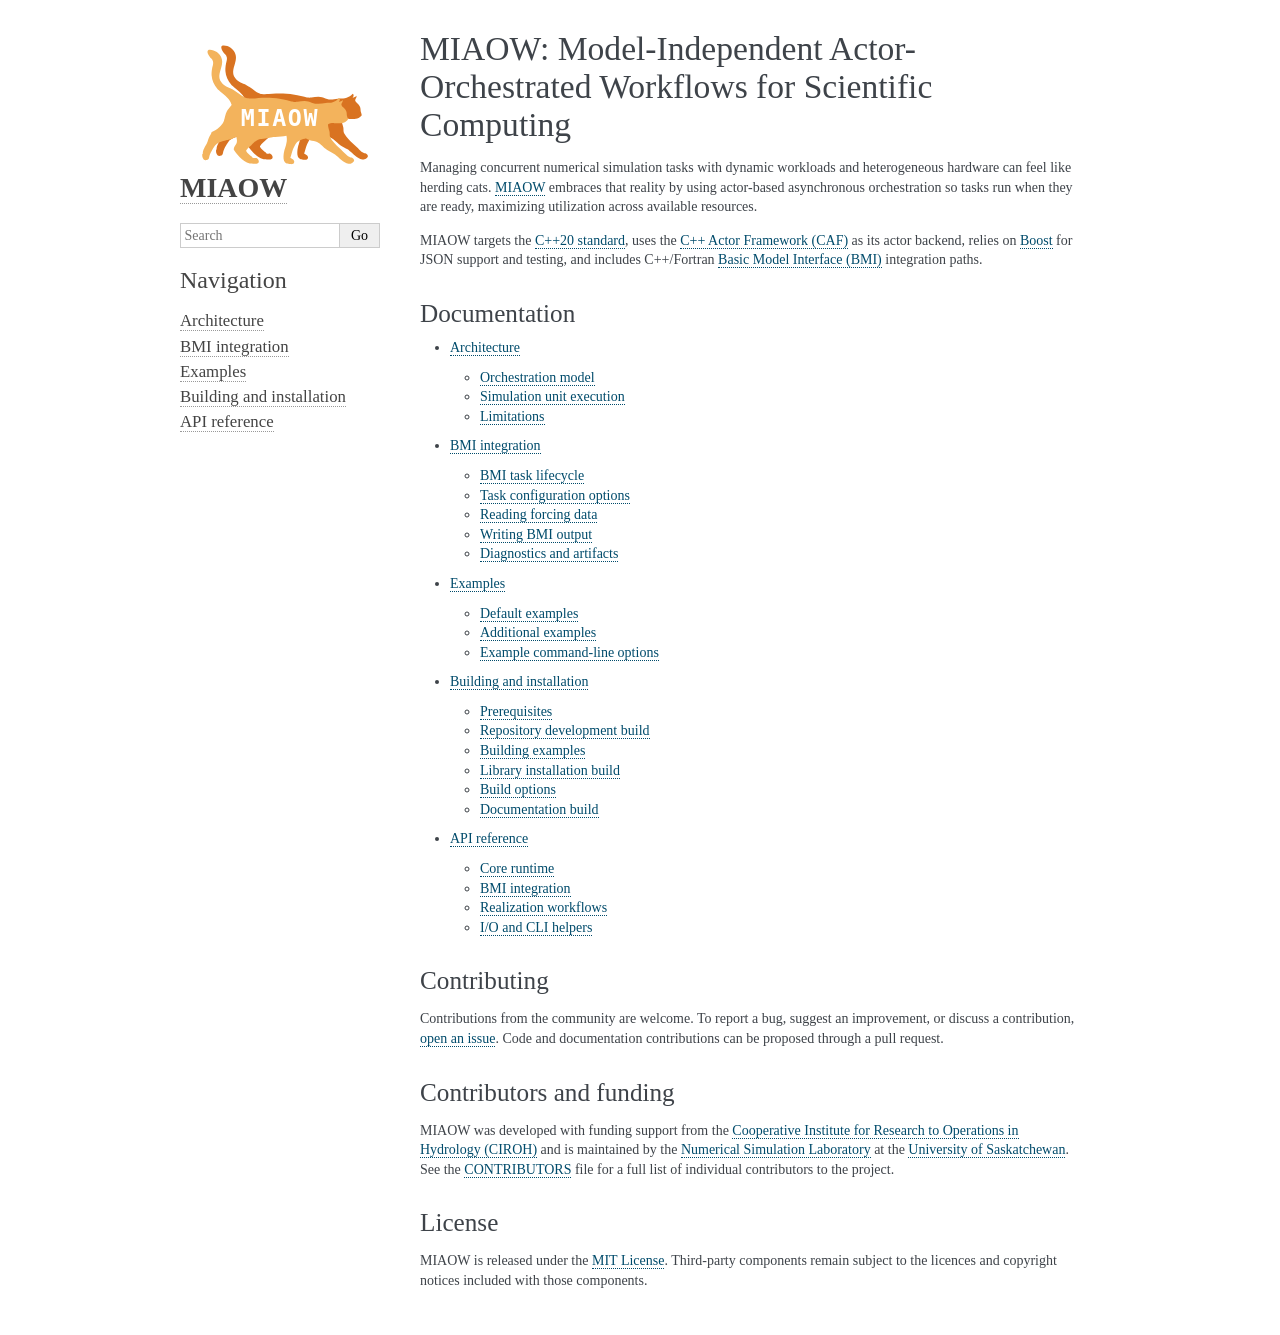
==== index.html @ 482fa53f "deploy MIAOW documentation" ====
<!DOCTYPE html>

<html lang="en" data-content_root="./">
  <head>
    <meta charset="utf-8" />
    <meta name="viewport" content="width=device-width, initial-scale=1.0" /><meta name="viewport" content="width=device-width, initial-scale=1" />

    <title>MIAOW: Model-Independent Actor-Orchestrated Workflows for Scientific Computing &#8212; MIAOW documentation</title>
    <link rel="stylesheet" type="text/css" href="_static/pygments.css?v=5ecbeea2" />
    <link rel="stylesheet" type="text/css" href="_static/basic.css?v=b08954a9" />
    <link rel="stylesheet" type="text/css" href="_static/alabaster.css?v=5611fc0a" />
    <script src="_static/documentation_options.js?v=7f41d439"></script>
    <script src="_static/doctools.js?v=fd6eb6e6"></script>
    <script src="_static/sphinx_highlight.js?v=6ffebe34"></script>
    <link rel="canonical" href="https://tjbmontoya.com/miaow-framework/index.html" />
    <link rel="index" title="Index" href="genindex.html" />
    <link rel="search" title="Search" href="search.html" />
    <link rel="next" title="Architecture" href="architecture.html" />
   
  <link rel="stylesheet" href="_static/custom.css" type="text/css" />
  

  
  

  </head><body>
  

    <div class="document">
      <div class="documentwrapper">
        <div class="bodywrapper">
          

          <div class="body" role="main">
            
  <section id="miaow-model-independent-actor-orchestrated-workflows-for-scientific-computing">
<h1>MIAOW: Model-Independent Actor-Orchestrated Workflows for Scientific Computing<a class="headerlink" href="#miaow-model-independent-actor-orchestrated-workflows-for-scientific-computing" title="Link to this heading">¶</a></h1>
<p>Managing concurrent numerical simulation tasks with dynamic workloads and heterogeneous hardware can feel like herding cats. <a class="reference external" href="https://github.com/uofs-simlab/miaow-framework">MIAOW</a> embraces that reality by using actor-based asynchronous orchestration so tasks run when they are ready, maximizing utilization across available resources.</p>
<p>MIAOW targets the <a class="reference external" href="https://en.cppreference.com/w/cpp/20.html">C++20 standard</a>, uses the <a class="reference external" href="https://www.actor-framework.org/">C++ Actor Framework (CAF)</a> as its actor backend, relies on <a class="reference external" href="https://www.boost.org/">Boost</a> for JSON support and testing, and includes C++/Fortran <a class="reference external" href="https://bmi.csdms.io/en/stable/">Basic Model Interface (BMI)</a> integration paths.</p>
<section id="documentation">
<h2>Documentation<a class="headerlink" href="#documentation" title="Link to this heading">¶</a></h2>
<div class="toctree-wrapper compound">
<ul>
<li class="toctree-l1"><a class="reference internal" href="architecture.html">Architecture</a><ul>
<li class="toctree-l2"><a class="reference internal" href="architecture.html#orchestration-model">Orchestration model</a></li>
<li class="toctree-l2"><a class="reference internal" href="architecture.html#simulation-unit-execution">Simulation unit execution</a></li>
<li class="toctree-l2"><a class="reference internal" href="architecture.html#limitations">Limitations</a></li>
</ul>
</li>
<li class="toctree-l1"><a class="reference internal" href="bmi.html">BMI integration</a><ul>
<li class="toctree-l2"><a class="reference internal" href="bmi.html#bmi-task-lifecycle">BMI task lifecycle</a></li>
<li class="toctree-l2"><a class="reference internal" href="bmi.html#task-configuration-options">Task configuration options</a></li>
<li class="toctree-l2"><a class="reference internal" href="bmi.html#reading-forcing-data">Reading forcing data</a></li>
<li class="toctree-l2"><a class="reference internal" href="bmi.html#writing-bmi-output">Writing BMI output</a></li>
<li class="toctree-l2"><a class="reference internal" href="bmi.html#diagnostics-and-artifacts">Diagnostics and artifacts</a></li>
</ul>
</li>
<li class="toctree-l1"><a class="reference internal" href="examples.html">Examples</a><ul>
<li class="toctree-l2"><a class="reference internal" href="examples.html#default-examples">Default examples</a></li>
<li class="toctree-l2"><a class="reference internal" href="examples.html#additional-examples">Additional examples</a></li>
<li class="toctree-l2"><a class="reference internal" href="examples.html#example-command-line-options">Example command-line options</a></li>
</ul>
</li>
<li class="toctree-l1"><a class="reference internal" href="building.html">Building and installation</a><ul>
<li class="toctree-l2"><a class="reference internal" href="building.html#prerequisites">Prerequisites</a></li>
<li class="toctree-l2"><a class="reference internal" href="building.html#repository-development-build">Repository development build</a></li>
<li class="toctree-l2"><a class="reference internal" href="building.html#building-examples">Building examples</a></li>
<li class="toctree-l2"><a class="reference internal" href="building.html#library-installation-build">Library installation build</a></li>
<li class="toctree-l2"><a class="reference internal" href="building.html#build-options">Build options</a></li>
<li class="toctree-l2"><a class="reference internal" href="building.html#documentation-build">Documentation build</a></li>
</ul>
</li>
<li class="toctree-l1"><a class="reference internal" href="api.html">API reference</a><ul>
<li class="toctree-l2"><a class="reference internal" href="api.html#core-runtime">Core runtime</a></li>
<li class="toctree-l2"><a class="reference internal" href="api.html#bmi-integration">BMI integration</a></li>
<li class="toctree-l2"><a class="reference internal" href="api.html#realization-workflows">Realization workflows</a></li>
<li class="toctree-l2"><a class="reference internal" href="api.html#i-o-and-cli-helpers">I/O and CLI helpers</a></li>
</ul>
</li>
</ul>
</div>
</section>
<section id="contributing">
<h2>Contributing<a class="headerlink" href="#contributing" title="Link to this heading">¶</a></h2>
<p>Contributions from the community are welcome. To report a bug, suggest an improvement, or discuss a contribution, <a class="reference external" href="https://github.com/uofs-simlab/miaow-framework/issues">open an issue</a>. Code and documentation contributions can be proposed through a pull request.</p>
</section>
<section id="contributors-and-funding">
<h2>Contributors and funding<a class="headerlink" href="#contributors-and-funding" title="Link to this heading">¶</a></h2>
<p>MIAOW was developed with funding support from the <a class="reference external" href="https://ciroh.ua.edu/">Cooperative Institute for Research to Operations in Hydrology (CIROH)</a> and is maintained by the <a class="reference external" href="https://github.com/uofs-simlab">Numerical Simulation Laboratory</a> at the <a class="reference external" href="https://www.usask.ca/">University of Saskatchewan</a>. See the <a class="reference external" href="https://github.com/uofs-simlab/miaow-framework/blob/main/CONTRIBUTORS.md">CONTRIBUTORS</a> file for a full list of individual contributors to the project.</p>
</section>
<section id="license">
<h2>License<a class="headerlink" href="#license" title="Link to this heading">¶</a></h2>
<p>MIAOW is released under the <a class="reference external" href="https://github.com/uofs-simlab/miaow-framework/blob/main/LICENSE">MIT License</a>. Third-party components remain subject to the licences and copyright notices included with those components.</p>
</section>
</section>


          </div>
          
        </div>
      </div>
      <div class="sphinxsidebar" role="navigation" aria-label="Main">
        <div class="sphinxsidebarwrapper">
            <p class="logo"><a href="#">
              <img class="logo" src="_static/miaow_logo.svg" alt="Logo of MIAOW"/>
            </a></p>
<h1 class="logo"><a href="#">MIAOW</a></h1>









<search id="searchbox" style="display: none" role="search">
    <div class="searchformwrapper">
    <form class="search" action="search.html" method="get">
      <input type="text" name="q" aria-labelledby="searchlabel" autocomplete="off" autocorrect="off" autocapitalize="off" spellcheck="false" placeholder="Search"/>
      <input type="submit" value="Go" />
    </form>
    </div>
</search>
<script>document.getElementById('searchbox').style.display = "block"</script><h3>Navigation</h3>
<ul>
<li class="toctree-l1"><a class="reference internal" href="architecture.html">Architecture</a></li>
<li class="toctree-l1"><a class="reference internal" href="bmi.html">BMI integration</a></li>
<li class="toctree-l1"><a class="reference internal" href="examples.html">Examples</a></li>
<li class="toctree-l1"><a class="reference internal" href="building.html">Building and installation</a></li>
<li class="toctree-l1"><a class="reference internal" href="api.html">API reference</a></li>
</ul>

<div class="relations">
<h3>Related Topics</h3>
<ul>
  <li><a href="#">Documentation overview</a><ul>
      <li>Next: <a href="architecture.html" title="next chapter">Architecture</a></li>
  </ul></li>
</ul>
</div>








        </div>
      </div>
      <div class="clearer"></div>
    </div>
    <div class="footer">
      
      
    </div>

    

    
  </body>
</html>
---- _static/pygments.css ----
pre { line-height: 125%; }
td.linenos .normal { color: inherit; background-color: transparent; padding-left: 5px; padding-right: 5px; }
span.linenos { color: inherit; background-color: transparent; padding-left: 5px; padding-right: 5px; }
td.linenos .special { color: #000000; background-color: #ffffc0; padding-left: 5px; padding-right: 5px; }
span.linenos.special { color: #000000; background-color: #ffffc0; padding-left: 5px; padding-right: 5px; }
.highlight .hll { background-color: #ffffcc }
.highlight { background: #f8f8f8; }
.highlight .c { color: #8F5902; font-style: italic } /* Comment */
.highlight .err { color: #A40000; border: 1px solid #EF2929 } /* Error */
.highlight .g { color: #000 } /* Generic */
.highlight .k { color: #004461; font-weight: bold } /* Keyword */
.highlight .l { color: #000 } /* Literal */
.highlight .n { color: #000 } /* Name */
.highlight .o { color: #582800 } /* Operator */
.highlight .x { color: #000 } /* Other */
.highlight .p { color: #000; font-weight: bold } /* Punctuation */
.highlight .ch { color: #8F5902; font-style: italic } /* Comment.Hashbang */
.highlight .cm { color: #8F5902; font-style: italic } /* Comment.Multiline */
.highlight .cp { color: #8F5902 } /* Comment.Preproc */
.highlight .cpf { color: #8F5902; font-style: italic } /* Comment.PreprocFile */
.highlight .c1 { color: #8F5902; font-style: italic } /* Comment.Single */
.highlight .cs { color: #8F5902; font-style: italic } /* Comment.Special */
.highlight .gd { color: #A40000 } /* Generic.Deleted */
.highlight .ge { color: #000; font-style: italic } /* Generic.Emph */
.highlight .ges { color: #000 } /* Generic.EmphStrong */
.highlight .gr { color: #EF2929 } /* Generic.Error */
.highlight .gh { color: #000080; font-weight: bold } /* Generic.Heading */
.highlight .gi { color: #00A000 } /* Generic.Inserted */
.highlight .go { color: #888 } /* Generic.Output */
.highlight .gp { color: #745334 } /* Generic.Prompt */
.highlight .gs { color: #000; font-weight: bold } /* Generic.Strong */
.highlight .gu { color: #800080; font-weight: bold } /* Generic.Subheading */
.highlight .gt { color: #A40000; font-weight: bold } /* Generic.Traceback */
.highlight .kc { color: #004461; font-weight: bold } /* Keyword.Constant */
.highlight .kd { color: #004461; font-weight: bold } /* Keyword.Declaration */
.highlight .kn { color: #004461; font-weight: bold } /* Keyword.Namespace */
.highlight .kp { color: #004461; font-weight: bold } /* Keyword.Pseudo */
.highlight .kr { color: #004461; font-weight: bold } /* Keyword.Reserved */
.highlight .kt { color: #004461; font-weight: bold } /* Keyword.Type */
.highlight .ld { color: #000 } /* Literal.Date */
.highlight .m { color: #900 } /* Literal.Number */
.highlight .s { color: #4E9A06 } /* Literal.String */
.highlight .na { color: #C4A000 } /* Name.Attribute */
.highlight .nb { color: #004461 } /* Name.Builtin */
.highlight .nc { color: #000 } /* Name.Class */
.highlight .no { color: #000 } /* Name.Constant */
.highlight .nd { color: #888 } /* Name.Decorator */
.highlight .ni { color: #CE5C00 } /* Name.Entity */
.highlight .ne { color: #C00; font-weight: bold } /* Name.Exception */
.highlight .nf { color: #000 } /* Name.Function */
.highlight .nl { color: #F57900 } /* Name.Label */
.highlight .nn { color: #000 } /* Name.Namespace */
.highlight .nx { color: #000 } /* Name.Other */
.highlight .py { color: #000 } /* Name.Property */
.highlight .nt { color: #004461; font-weight: bold } /* Name.Tag */
.highlight .nv { color: #000 } /* Name.Variable */
.highlight .ow { color: #004461; font-weight: bold } /* Operator.Word */
.highlight .pm { color: #000; font-weight: bold } /* Punctuation.Marker */
.highlight .w { color: #F8F8F8 } /* Text.Whitespace */
.highlight .mb { color: #900 } /* Literal.Number.Bin */
.highlight .mf { color: #900 } /* Literal.Number.Float */
.highlight .mh { color: #900 } /* Literal.Number.Hex */
.highlight .mi { color: #900 } /* Literal.Number.Integer */
.highlight .mo { color: #900 } /* Literal.Number.Oct */
.highlight .sa { color: #4E9A06 } /* Literal.String.Affix */
.highlight .sb { color: #4E9A06 } /* Literal.String.Backtick */
.highlight .sc { color: #4E9A06 } /* Literal.String.Char */
.highlight .dl { color: #4E9A06 } /* Literal.String.Delimiter */
.highlight .sd { color: #8F5902; font-style: italic } /* Literal.String.Doc */
.highlight .s2 { color: #4E9A06 } /* Literal.String.Double */
.highlight .se { color: #4E9A06 } /* Literal.String.Escape */
.highlight .sh { color: #4E9A06 } /* Literal.String.Heredoc */
.highlight .si { color: #4E9A06 } /* Literal.String.Interpol */
.highlight .sx { color: #4E9A06 } /* Literal.String.Other */
.highlight .sr { color: #4E9A06 } /* Literal.String.Regex */
.highlight .s1 { color: #4E9A06 } /* Literal.String.Single */
.highlight .ss { color: #4E9A06 } /* Literal.String.Symbol */
.highlight .bp { color: #3465A4 } /* Name.Builtin.Pseudo */
.highlight .fm { color: #000 } /* Name.Function.Magic */
.highlight .vc { color: #000 } /* Name.Variable.Class */
.highlight .vg { color: #000 } /* Name.Variable.Global */
.highlight .vi { color: #000 } /* Name.Variable.Instance */
.highlight .vm { color: #000 } /* Name.Variable.Magic */
.highlight .il { color: #900 } /* Literal.Number.Integer.Long */
---- _static/basic.css ----
/*
 * Sphinx stylesheet -- basic theme.
 */

/* -- main layout ----------------------------------------------------------- */

div.clearer {
    clear: both;
}

div.section::after {
    display: block;
    content: '';
    clear: left;
}

/* -- relbar ---------------------------------------------------------------- */

div.related {
    width: 100%;
    font-size: 90%;
}

div.related h3 {
    display: none;
}

div.related ul {
    margin: 0;
    padding: 0 0 0 10px;
    list-style: none;
}

div.related li {
    display: inline;
}

div.related li.right {
    float: right;
    margin-right: 5px;
}

/* -- sidebar --------------------------------------------------------------- */

div.sphinxsidebarwrapper {
    padding: 10px 5px 0 10px;
}

div.sphinxsidebar {
    float: left;
    width: 230px;
    margin-left: -100%;
    font-size: 90%;
    word-wrap: break-word;
    overflow-wrap : break-word;
}

div.sphinxsidebar ul {
    list-style: none;
}

div.sphinxsidebar ul ul,
div.sphinxsidebar ul.want-points {
    margin-left: 20px;
    list-style: square;
}

div.sphinxsidebar ul ul {
    margin-top: 0;
    margin-bottom: 0;
}

div.sphinxsidebar form {
    margin-top: 10px;
}

div.sphinxsidebar input {
    border: 1px solid #98dbcc;
    font-family: sans-serif;
    font-size: 1em;
}

div.sphinxsidebar #searchbox form.search {
    overflow: hidden;
}

div.sphinxsidebar #searchbox input[type="text"] {
    float: left;
    width: 80%;
    padding: 0.25em;
    box-sizing: border-box;
}

div.sphinxsidebar #searchbox input[type="submit"] {
    float: left;
    width: 20%;
    border-left: none;
    padding: 0.25em;
    box-sizing: border-box;
}


img {
    border: 0;
    max-width: 100%;
}

/* -- search page ----------------------------------------------------------- */

ul.search {
    margin-top: 10px;
}

ul.search li {
    padding: 5px 0;
}

ul.search li a {
    font-weight: bold;
}

ul.search li p.context {
    color: #888;
    margin: 2px 0 0 30px;
    text-align: left;
}

ul.keywordmatches li.goodmatch a {
    font-weight: bold;
}

/* -- index page ------------------------------------------------------------ */

table.contentstable {
    width: 90%;
    margin-left: auto;
    margin-right: auto;
}

table.contentstable p.biglink {
    line-height: 150%;
}

a.biglink {
    font-size: 1.3em;
}

span.linkdescr {
    font-style: italic;
    padding-top: 5px;
    font-size: 90%;
}

/* -- general index --------------------------------------------------------- */

table.indextable {
    width: 100%;
}

table.indextable td {
    text-align: left;
    vertical-align: top;
}

table.indextable ul {
    margin-top: 0;
    margin-bottom: 0;
    list-style-type: none;
}

table.indextable > tbody > tr > td > ul {
    padding-left: 0em;
}

table.indextable tr.pcap {
    height: 10px;
}

table.indextable tr.cap {
    margin-top: 10px;
    background-color: #f2f2f2;
}

img.toggler {
    margin-right: 3px;
    margin-top: 3px;
    cursor: pointer;
}

div.modindex-jumpbox {
    border-top: 1px solid #ddd;
    border-bottom: 1px solid #ddd;
    margin: 1em 0 1em 0;
    padding: 0.4em;
}

div.genindex-jumpbox {
    border-top: 1px solid #ddd;
    border-bottom: 1px solid #ddd;
    margin: 1em 0 1em 0;
    padding: 0.4em;
}

/* -- domain module index --------------------------------------------------- */

table.modindextable td {
    padding: 2px;
    border-collapse: collapse;
}

/* -- general body styles --------------------------------------------------- */

div.body {
    min-width: inherit;
    max-width: 800px;
}

div.body p, div.body dd, div.body li, div.body blockquote {
    -moz-hyphens: auto;
    -ms-hyphens: auto;
    -webkit-hyphens: auto;
    hyphens: auto;
}

a.headerlink {
    visibility: hidden;
}

a:visited {
    color: #551A8B;
}

h1:hover > a.headerlink,
h2:hover > a.headerlink,
h3:hover > a.headerlink,
h4:hover > a.headerlink,
h5:hover > a.headerlink,
h6:hover > a.headerlink,
dt:hover > a.headerlink,
caption:hover > a.headerlink,
p.caption:hover > a.headerlink,
div.code-block-caption:hover > a.headerlink {
    visibility: visible;
}

div.body p.caption {
    text-align: inherit;
}

div.body td {
    text-align: left;
}

.first {
    margin-top: 0 !important;
}

p.rubric {
    margin-top: 30px;
    font-weight: bold;
}

img.align-left, figure.align-left, .figure.align-left, object.align-left {
    clear: left;
    float: left;
    margin-right: 1em;
}

img.align-right, figure.align-right, .figure.align-right, object.align-right {
    clear: right;
    float: right;
    margin-left: 1em;
}

img.align-center, figure.align-center, .figure.align-center, object.align-center {
  display: block;
  margin-left: auto;
  margin-right: auto;
}

img.align-default, figure.align-default, .figure.align-default {
  display: block;
  margin-left: auto;
  margin-right: auto;
}

.align-left {
    text-align: left;
}

.align-center {
    text-align: center;
}

.align-default {
    text-align: center;
}

.align-right {
    text-align: right;
}

/* -- sidebars -------------------------------------------------------------- */

div.sidebar,
aside.sidebar {
    margin: 0 0 0.5em 1em;
    border: 1px solid #ddb;
    padding: 7px;
    background-color: #ffe;
    width: 40%;
    float: right;
    clear: right;
    overflow-x: auto;
}

p.sidebar-title {
    font-weight: bold;
}

nav.contents,
aside.topic,
div.admonition, div.topic, blockquote {
    clear: left;
}

/* -- topics ---------------------------------------------------------------- */

nav.contents,
aside.topic,
div.topic {
    border: 1px solid #ccc;
    padding: 7px;
    margin: 10px 0 10px 0;
}

p.topic-title {
    font-size: 1.1em;
    font-weight: bold;
    margin-top: 10px;
}

/* -- admonitions ----------------------------------------------------------- */

div.admonition {
    margin-top: 10px;
    margin-bottom: 10px;
    padding: 7px;
}

div.admonition dt {
    font-weight: bold;
}

p.admonition-title {
    margin: 0px 10px 5px 0px;
    font-weight: bold;
}

div.body p.centered {
    text-align: center;
    margin-top: 25px;
}

/* -- content of sidebars/topics/admonitions -------------------------------- */

div.sidebar > :last-child,
aside.sidebar > :last-child,
nav.contents > :last-child,
aside.topic > :last-child,
div.topic > :last-child,
div.admonition > :last-child {
    margin-bottom: 0;
}

div.sidebar::after,
aside.sidebar::after,
nav.contents::after,
aside.topic::after,
div.topic::after,
div.admonition::after,
blockquote::after {
    display: block;
    content: '';
    clear: both;
}

/* -- tables ---------------------------------------------------------------- */

table.docutils {
    margin-top: 10px;
    margin-bottom: 10px;
    border: 0;
    border-collapse: collapse;
}

table.align-center {
    margin-left: auto;
    margin-right: auto;
}

table.align-default {
    margin-left: auto;
    margin-right: auto;
}

table caption span.caption-number {
    font-style: italic;
}

table caption span.caption-text {
}

table.docutils td, table.docutils th {
    padding: 1px 8px 1px 5px;
    border-top: 0;
    border-left: 0;
    border-right: 0;
    border-bottom: 1px solid #aaa;
}

th {
    text-align: left;
    padding-right: 5px;
}

table.citation {
    border-left: solid 1px gray;
    margin-left: 1px;
}

table.citation td {
    border-bottom: none;
}

th > :first-child,
td > :first-child {
    margin-top: 0px;
}

th > :last-child,
td > :last-child {
    margin-bottom: 0px;
}

/* -- figures --------------------------------------------------------------- */

div.figure, figure {
    margin: 0.5em;
    padding: 0.5em;
}

div.figure p.caption, figcaption {
    padding: 0.3em;
}

div.figure p.caption span.caption-number,
figcaption span.caption-number {
    font-style: italic;
}

div.figure p.caption span.caption-text,
figcaption span.caption-text {
}

/* -- field list styles ----------------------------------------------------- */

table.field-list td, table.field-list th {
    border: 0 !important;
}

.field-list ul {
    margin: 0;
    padding-left: 1em;
}

.field-list p {
    margin: 0;
}

.field-name {
    -moz-hyphens: manual;
    -ms-hyphens: manual;
    -webkit-hyphens: manual;
    hyphens: manual;
}

/* -- hlist styles ---------------------------------------------------------- */

table.hlist {
    margin: 1em 0;
}

table.hlist td {
    vertical-align: top;
}

/* -- object description styles --------------------------------------------- */

.sig {
	font-family: 'Consolas', 'Menlo', 'DejaVu Sans Mono', 'Bitstream Vera Sans Mono', monospace;
}

.sig-name, code.descname {
    background-color: transparent;
    font-weight: bold;
}

.sig-name {
	font-size: 1.1em;
}

code.descname {
    font-size: 1.2em;
}

.sig-prename, code.descclassname {
    background-color: transparent;
}

.optional {
    font-size: 1.3em;
}

.sig-paren {
    font-size: larger;
}

.sig-param.n {
	font-style: italic;
}

/* C++ specific styling */

.sig-inline.c-texpr,
.sig-inline.cpp-texpr {
	font-family: unset;
}

.sig.c   .k, .sig.c   .kt,
.sig.cpp .k, .sig.cpp .kt {
	color: #0033B3;
}

.sig.c   .m,
.sig.cpp .m {
	color: #1750EB;
}

.sig.c   .s, .sig.c   .sc,
.sig.cpp .s, .sig.cpp .sc {
	color: #067D17;
}


/* -- other body styles ----------------------------------------------------- */

ol.arabic {
    list-style: decimal;
}

ol.loweralpha {
    list-style: lower-alpha;
}

ol.upperalpha {
    list-style: upper-alpha;
}

ol.lowerroman {
    list-style: lower-roman;
}

ol.upperroman {
    list-style: upper-roman;
}

:not(li) > ol > li:first-child > :first-child,
:not(li) > ul > li:first-child > :first-child {
    margin-top: 0px;
}

:not(li) > ol > li:last-child > :last-child,
:not(li) > ul > li:last-child > :last-child {
    margin-bottom: 0px;
}

ol.simple ol p,
ol.simple ul p,
ul.simple ol p,
ul.simple ul p {
    margin-top: 0;
}

ol.simple > li:not(:first-child) > p,
ul.simple > li:not(:first-child) > p {
    margin-top: 0;
}

ol.simple p,
ul.simple p {
    margin-bottom: 0;
}

aside.footnote > span,
div.citation > span {
    float: left;
}
aside.footnote > span:last-of-type,
div.citation > span:last-of-type {
  padding-right: 0.5em;
}
aside.footnote > p {
  margin-left: 2em;
}
div.citation > p {
  margin-left: 4em;
}
aside.footnote > p:last-of-type,
div.citation > p:last-of-type {
    margin-bottom: 0em;
}
aside.footnote > p:last-of-type:after,
div.citation > p:last-of-type:after {
    content: "";
    clear: both;
}

dl.field-list {
    display: grid;
    grid-template-columns: fit-content(30%) auto;
}

dl.field-list > dt {
    font-weight: bold;
    word-break: break-word;
    padding-left: 0.5em;
    padding-right: 5px;
}

dl.field-list > dd {
    padding-left: 0.5em;
    margin-top: 0em;
    margin-left: 0em;
    margin-bottom: 0em;
}

dl {
    margin-bottom: 15px;
}

dd > :first-child {
    margin-top: 0px;
}

dd ul, dd table {
    margin-bottom: 10px;
}

dd {
    margin-top: 3px;
    margin-bottom: 10px;
    margin-left: 30px;
}

.sig dd {
    margin-top: 0px;
    margin-bottom: 0px;
}

.sig dl {
    margin-top: 0px;
    margin-bottom: 0px;
}

dl > dd:last-child,
dl > dd:last-child > :last-child {
    margin-bottom: 0;
}

dt:target, span.highlighted {
    background-color: #fbe54e;
}

rect.highlighted {
    fill: #fbe54e;
}

dl.glossary dt {
    font-weight: bold;
    font-size: 1.1em;
}

.versionmodified {
    font-style: italic;
}

.system-message {
    background-color: #fda;
    padding: 5px;
    border: 3px solid red;
}

.footnote:target  {
    background-color: #ffa;
}

.line-block {
    display: block;
    margin-top: 1em;
    margin-bottom: 1em;
}

.line-block .line-block {
    margin-top: 0;
    margin-bottom: 0;
    margin-left: 1.5em;
}

.guilabel, .menuselection {
    font-family: sans-serif;
}

.accelerator {
    text-decoration: underline;
}

.classifier {
    font-style: oblique;
}

.classifier:before {
    font-style: normal;
    margin: 0 0.5em;
    content: ":";
    display: inline-block;
}

abbr, acronym {
    border-bottom: dotted 1px;
    cursor: help;
}

/* -- code displays --------------------------------------------------------- */

pre {
    overflow: auto;
    overflow-y: hidden;  /* fixes display issues on Chrome browsers */
}

pre, div[class*="highlight-"] {
    clear: both;
}

span.pre {
    -moz-hyphens: none;
    -ms-hyphens: none;
    -webkit-hyphens: none;
    hyphens: none;
    white-space: nowrap;
}

div[class*="highlight-"] {
    margin: 1em 0;
}

td.linenos pre {
    border: 0;
    background-color: transparent;
    color: #aaa;
}

table.highlighttable {
    display: block;
}

table.highlighttable tbody {
    display: block;
}

table.highlighttable tr {
    display: flex;
}

table.highlighttable td {
    margin: 0;
    padding: 0;
}

table.highlighttable td.linenos {
    padding-right: 0.5em;
}

table.highlighttable td.code {
    flex: 1;
    overflow: hidden;
}

.highlight .hll {
    display: block;
}

div.highlight pre,
table.highlighttable pre {
    margin: 0;
}

div.code-block-caption + div {
    margin-top: 0;
}

div.code-block-caption {
    margin-top: 1em;
    padding: 2px 5px;
    font-size: small;
}

div.code-block-caption code {
    background-color: transparent;
}

table.highlighttable td.linenos,
span.linenos,
div.highlight span.gp {  /* gp: Generic.Prompt */
  user-select: none;
  -webkit-user-select: text; /* Safari fallback only */
  -webkit-user-select: none; /* Chrome/Safari */
  -moz-user-select: none; /* Firefox */
  -ms-user-select: none; /* IE10+ */
}

div.code-block-caption span.caption-number {
    padding: 0.1em 0.3em;
    font-style: italic;
}

div.code-block-caption span.caption-text {
}

div.literal-block-wrapper {
    margin: 1em 0;
}

code.xref, a code {
    background-color: transparent;
    font-weight: bold;
}

h1 code, h2 code, h3 code, h4 code, h5 code, h6 code {
    background-color: transparent;
}

.viewcode-link {
    float: right;
}

.viewcode-back {
    float: right;
    font-family: sans-serif;
}

div.viewcode-block:target {
    margin: -1px -10px;
    padding: 0 10px;
}

/* -- math display ---------------------------------------------------------- */

img.math {
    vertical-align: middle;
}

div.body div.math p {
    text-align: center;
}

span.eqno {
    float: right;
}

span.eqno a.headerlink {
    position: absolute;
    z-index: 1;
}

div.math:hover a.headerlink {
    visibility: visible;
}

/* -- printout stylesheet --------------------------------------------------- */

@media print {
    div.document,
    div.documentwrapper,
    div.bodywrapper {
        margin: 0 !important;
        width: 100%;
    }

    div.sphinxsidebar,
    div.related,
    div.footer,
    #top-link {
        display: none;
    }
}
---- _static/alabaster.css ----
/* -- page layout ----------------------------------------------------------- */

body {
    font-family: Georgia, serif;
    font-size: 14px;
    background-color: #fff;
    color: #000;
    margin: 0;
    padding: 0;
}


div.document {
    width: 940px;
    margin: 30px auto 0 auto;
}

div.documentwrapper {
    float: left;
    width: 100%;
}

div.bodywrapper {
    margin: 0 0 0 220px;
}

div.sphinxsidebar {
    width: 220px;
    font-size: 14px;
    line-height: 1.5;
}

hr {
    border: 1px solid #B1B4B6;
}

div.body {
    background-color: #fff;
    color: #3E4349;
    padding: 0 30px 0 30px;
}

div.body > .section {
    text-align: left;
}

div.footer {
    width: 940px;
    margin: 20px auto 30px auto;
    font-size: 14px;
    color: #888;
    text-align: right;
}

div.footer a {
    color: #888;
}

p.caption {
    font-family: inherit;
    font-size: inherit;
}


div.relations {
    display: none;
}


div.sphinxsidebar {
    max-height: 100%;
    overflow-y: auto;
}

div.sphinxsidebar a {
    color: #444;
    text-decoration: none;
    border-bottom: 1px dotted #999;
}

div.sphinxsidebar a:hover {
    border-bottom: 1px solid #999;
}

div.sphinxsidebarwrapper {
    padding: 18px 10px;
}

div.sphinxsidebarwrapper p.logo {
    padding: 0;
    margin: -10px 0 0 0px;
    text-align: center;
}

div.sphinxsidebarwrapper h1.logo {
    margin-top: -10px;
    text-align: center;
    margin-bottom: 5px;
    text-align: left;
}

div.sphinxsidebarwrapper h1.logo-name {
    margin-top: 0px;
}

div.sphinxsidebarwrapper p.blurb {
    margin-top: 0;
    font-style: normal;
}

div.sphinxsidebar h3,
div.sphinxsidebar h4 {
    font-family: Georgia, serif;
    color: #444;
    font-size: 24px;
    font-weight: normal;
    margin: 0 0 5px 0;
    padding: 0;
}

div.sphinxsidebar h4 {
    font-size: 20px;
}

div.sphinxsidebar h3 a {
    color: #444;
}

div.sphinxsidebar p.logo a,
div.sphinxsidebar h3 a,
div.sphinxsidebar p.logo a:hover,
div.sphinxsidebar h3 a:hover {
    border: none;
}

div.sphinxsidebar p {
    color: #555;
    margin: 10px 0;
}

div.sphinxsidebar ul {
    margin: 10px 0;
    padding: 0;
    color: #000;
}

div.sphinxsidebar ul li.toctree-l1 > a {
    font-size: 120%;
}

div.sphinxsidebar ul li.toctree-l2 > a {
    font-size: 110%;
}

div.sphinxsidebar input {
    border: 1px solid #CCC;
    font-family: Georgia, serif;
    font-size: 1em;
}

div.sphinxsidebar #searchbox {
    margin: 1em 0;
}

div.sphinxsidebar .search > div {
    display: table-cell;
}

div.sphinxsidebar hr {
    border: none;
    height: 1px;
    color: #AAA;
    background: #AAA;

    text-align: left;
    margin-left: 0;
    width: 50%;
}

div.sphinxsidebar .badge {
    border-bottom: none;
}

div.sphinxsidebar .badge:hover {
    border-bottom: none;
}

/* To address an issue with donation coming after search */
div.sphinxsidebar h3.donation {
    margin-top: 10px;
}

/* -- body styles ----------------------------------------------------------- */

a {
    color: #004B6B;
    text-decoration: underline;
}

a:hover {
    color: #6D4100;
    text-decoration: underline;
}

div.body h1,
div.body h2,
div.body h3,
div.body h4,
div.body h5,
div.body h6 {
    font-family: Georgia, serif;
    font-weight: normal;
    margin: 30px 0px 10px 0px;
    padding: 0;
}

div.body h1 { margin-top: 0; padding-top: 0; font-size: 240%; }
div.body h2 { font-size: 180%; }
div.body h3 { font-size: 150%; }
div.body h4 { font-size: 130%; }
div.body h5 { font-size: 100%; }
div.body h6 { font-size: 100%; }

a.headerlink {
    color: #DDD;
    padding: 0 4px;
    text-decoration: none;
}

a.headerlink:hover {
    color: #444;
    background: #EAEAEA;
}

div.body p, div.body dd, div.body li {
    line-height: 1.4em;
}

div.admonition {
    margin: 20px 0px;
    padding: 10px 30px;
    background-color: #EEE;
    border: 1px solid #CCC;
}

div.admonition tt.xref, div.admonition code.xref, div.admonition a tt {
    background-color: #FBFBFB;
    border-bottom: 1px solid #fafafa;
}

div.admonition p.admonition-title {
    font-family: Georgia, serif;
    font-weight: normal;
    font-size: 24px;
    margin: 0 0 10px 0;
    padding: 0;
    line-height: 1;
}

div.admonition p.last {
    margin-bottom: 0;
}

dt:target, .highlight {
    background: #FAF3E8;
}

div.warning {
    background-color: #FCC;
    border: 1px solid #FAA;
}

div.danger {
    background-color: #FCC;
    border: 1px solid #FAA;
    -moz-box-shadow: 2px 2px 4px #D52C2C;
    -webkit-box-shadow: 2px 2px 4px #D52C2C;
    box-shadow: 2px 2px 4px #D52C2C;
}

div.error {
    background-color: #FCC;
    border: 1px solid #FAA;
    -moz-box-shadow: 2px 2px 4px #D52C2C;
    -webkit-box-shadow: 2px 2px 4px #D52C2C;
    box-shadow: 2px 2px 4px #D52C2C;
}

div.caution {
    background-color: #FCC;
    border: 1px solid #FAA;
}

div.attention {
    background-color: #FCC;
    border: 1px solid #FAA;
}

div.important {
    background-color: #EEE;
    border: 1px solid #CCC;
}

div.note {
    background-color: #EEE;
    border: 1px solid #CCC;
}

div.tip {
    background-color: #EEE;
    border: 1px solid #CCC;
}

div.hint {
    background-color: #EEE;
    border: 1px solid #CCC;
}

div.seealso {
    background-color: #EEE;
    border: 1px solid #CCC;
}

div.topic {
    background-color: #EEE;
}

p.admonition-title {
    display: inline;
}

p.admonition-title:after {
    content: ":";
}

pre, tt, code {
    font-family: 'Consolas', 'Menlo', 'DejaVu Sans Mono', 'Bitstream Vera Sans Mono', monospace;
    font-size: 0.9em;
}

.hll {
    background-color: #FFC;
    margin: 0 -12px;
    padding: 0 12px;
    display: block;
}

img.screenshot {
}

tt.descname, tt.descclassname, code.descname, code.descclassname {
    font-size: 0.95em;
}

tt.descname, code.descname {
    padding-right: 0.08em;
}

img.screenshot {
    -moz-box-shadow: 2px 2px 4px #EEE;
    -webkit-box-shadow: 2px 2px 4px #EEE;
    box-shadow: 2px 2px 4px #EEE;
}

table.docutils {
    border: 1px solid #888;
    -moz-box-shadow: 2px 2px 4px #EEE;
    -webkit-box-shadow: 2px 2px 4px #EEE;
    box-shadow: 2px 2px 4px #EEE;
}

table.docutils td, table.docutils th {
    border: 1px solid #888;
    padding: 0.25em 0.7em;
}

table.field-list, table.footnote {
    border: none;
    -moz-box-shadow: none;
    -webkit-box-shadow: none;
    box-shadow: none;
}

table.footnote {
    margin: 15px 0;
    width: 100%;
    border: 1px solid #EEE;
    background: #FDFDFD;
    font-size: 0.9em;
}

table.footnote + table.footnote {
    margin-top: -15px;
    border-top: none;
}

table.field-list th {
    padding: 0 0.8em 0 0;
}

table.field-list td {
    padding: 0;
}

table.field-list p {
    margin-bottom: 0.8em;
}

/* Cloned from
 * https://github.com/sphinx-doc/sphinx/commit/ef60dbfce09286b20b7385333d63a60321784e68
 */
.field-name {
    -moz-hyphens: manual;
    -ms-hyphens: manual;
    -webkit-hyphens: manual;
    hyphens: manual;
}

table.footnote td.label {
    width: .1px;
    padding: 0.3em 0 0.3em 0.5em;
}

table.footnote td {
    padding: 0.3em 0.5em;
}

dl {
    margin-left: 0;
    margin-right: 0;
    margin-top: 0;
    padding: 0;
}

dl dd {
    margin-left: 30px;
}

blockquote {
    margin: 0 0 0 30px;
    padding: 0;
}

ul, ol {
    /* Matches the 30px from the narrow-screen "li > ul" selector below */
    margin: 10px 0 10px 30px;
    padding: 0;
}

pre {
    background: unset;
    padding: 7px 30px;
    margin: 15px 0px;
    line-height: 1.3em;
}

div.viewcode-block:target {
    background: #ffd;
}

dl pre, blockquote pre, li pre {
    margin-left: 0;
    padding-left: 30px;
}

tt, code {
    background-color: #ecf0f3;
    color: #222;
    /* padding: 1px 2px; */
}

tt.xref, code.xref, a tt {
    background-color: #FBFBFB;
    border-bottom: 1px solid #fff;
}

a.reference {
    text-decoration: none;
    border-bottom: 1px dotted #004B6B;
}

a.reference:hover {
    border-bottom: 1px solid #6D4100;
}

/* Don't put an underline on images */
a.image-reference, a.image-reference:hover {
    border-bottom: none;
}

a.footnote-reference {
    text-decoration: none;
    font-size: 0.7em;
    vertical-align: top;
    border-bottom: 1px dotted #004B6B;
}

a.footnote-reference:hover {
    border-bottom: 1px solid #6D4100;
}

a:hover tt, a:hover code {
    background: #EEE;
}

@media screen and (max-width: 940px) {

    body {
        margin: 0;
        padding: 20px 30px;
    }

    div.documentwrapper {
        float: none;
        background: #fff;
        margin-left: 0;
        margin-top: 0;
        margin-right: 0;
        margin-bottom: 0;
    }

    div.sphinxsidebar {
        display: block;
        float: none;
        width: unset;
        margin: 50px -30px -20px -30px;
        padding: 10px 20px;
        background: #333;
        color: #FFF;
    }

    div.sphinxsidebar h3, div.sphinxsidebar h4, div.sphinxsidebar p,
    div.sphinxsidebar h3 a {
        color: #fff;
    }

    div.sphinxsidebar a {
        color: #AAA;
    }

    div.sphinxsidebar p.logo {
        display: none;
    }

    div.document {
        width: 100%;
        margin: 0;
    }

    div.footer {
        display: none;
    }

    div.bodywrapper {
        margin: 0;
    }

    div.body {
        min-height: 0;
        min-width: auto; /* fixes width on small screens, breaks .hll */
        padding: 0;
    }
    
    .hll {
        /* "fixes" the breakage */
        width: max-content;
    }

    .rtd_doc_footer {
        display: none;
    }

    .document {
        width: auto;
    }

    .footer {
        width: auto;
    }

    .github {
        display: none;
    }

    ul {
        margin-left: 0;
    }

    li > ul {
       /* Matches the 30px from the "ul, ol" selector above */
        margin-left: 30px;
    }
}


/* misc. */

.revsys-inline {
    display: none!important;
}

/* Hide ugly table cell borders in ..bibliography:: directive output */
table.docutils.citation, table.docutils.citation td, table.docutils.citation th {
  border: none;
  /* Below needed in some edge cases; if not applied, bottom shadows appear */
  -moz-box-shadow: none;
  -webkit-box-shadow: none;
  box-shadow: none;
}


/* relbar */

.related {
    line-height: 30px;
    width: 100%;
    font-size: 0.9rem;
}

.related.top {
    border-bottom: 1px solid #EEE;
    margin-bottom: 20px;
}

.related.bottom {
    border-top: 1px solid #EEE;
}

.related ul {
    padding: 0;
    margin: 0;
    list-style: none;
}

.related li {
    display: inline;
}

nav#rellinks {
    float: right;
}

nav#rellinks li+li:before {
    content: "|";
}

nav#breadcrumbs li+li:before {
    content: "\00BB";
}

/* Hide certain items when printing */
@media print {
    div.related {
        display: none;
    }
}

img.github  {
    position: absolute;
    top: 0;
    border: 0;
    right: 0;
}
---- _static/custom.css ----
/* Keep documentation tables within the available content width */
table.docutils {
    width: 100%;
    table-layout: fixed;
}

/* Allow long code literals to wrap within documentation tables */
table.docutils code.literal span.pre {
    white-space: normal;
    overflow-wrap: anywhere;
}
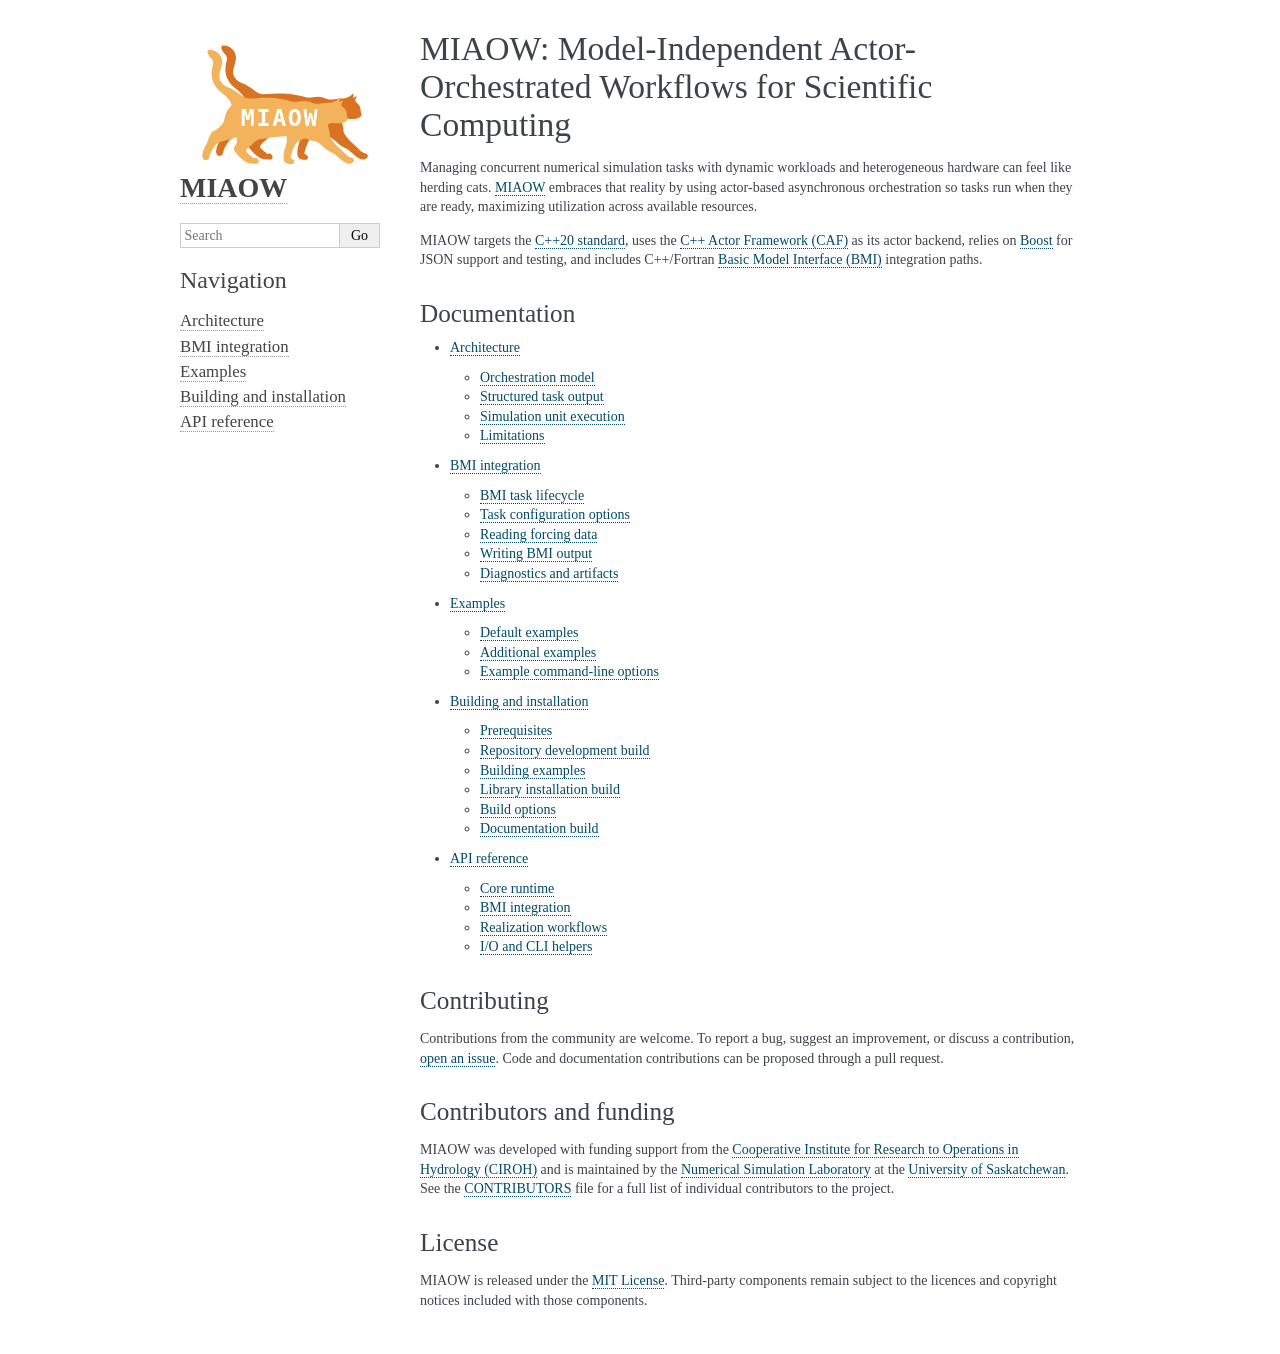
==== commit 04c089c7: "deploy MIAOW documentation" ====
--- a/index.html
+++ b/index.html
@@ -43,6 +43,7 @@
 <ul>
 <li class="toctree-l1"><a class="reference internal" href="architecture.html">Architecture</a><ul>
 <li class="toctree-l2"><a class="reference internal" href="architecture.html#orchestration-model">Orchestration model</a></li>
+<li class="toctree-l2"><a class="reference internal" href="architecture.html#structured-task-output">Structured task output</a></li>
 <li class="toctree-l2"><a class="reference internal" href="architecture.html#simulation-unit-execution">Simulation unit execution</a></li>
 <li class="toctree-l2"><a class="reference internal" href="architecture.html#limitations">Limitations</a></li>
 </ul>
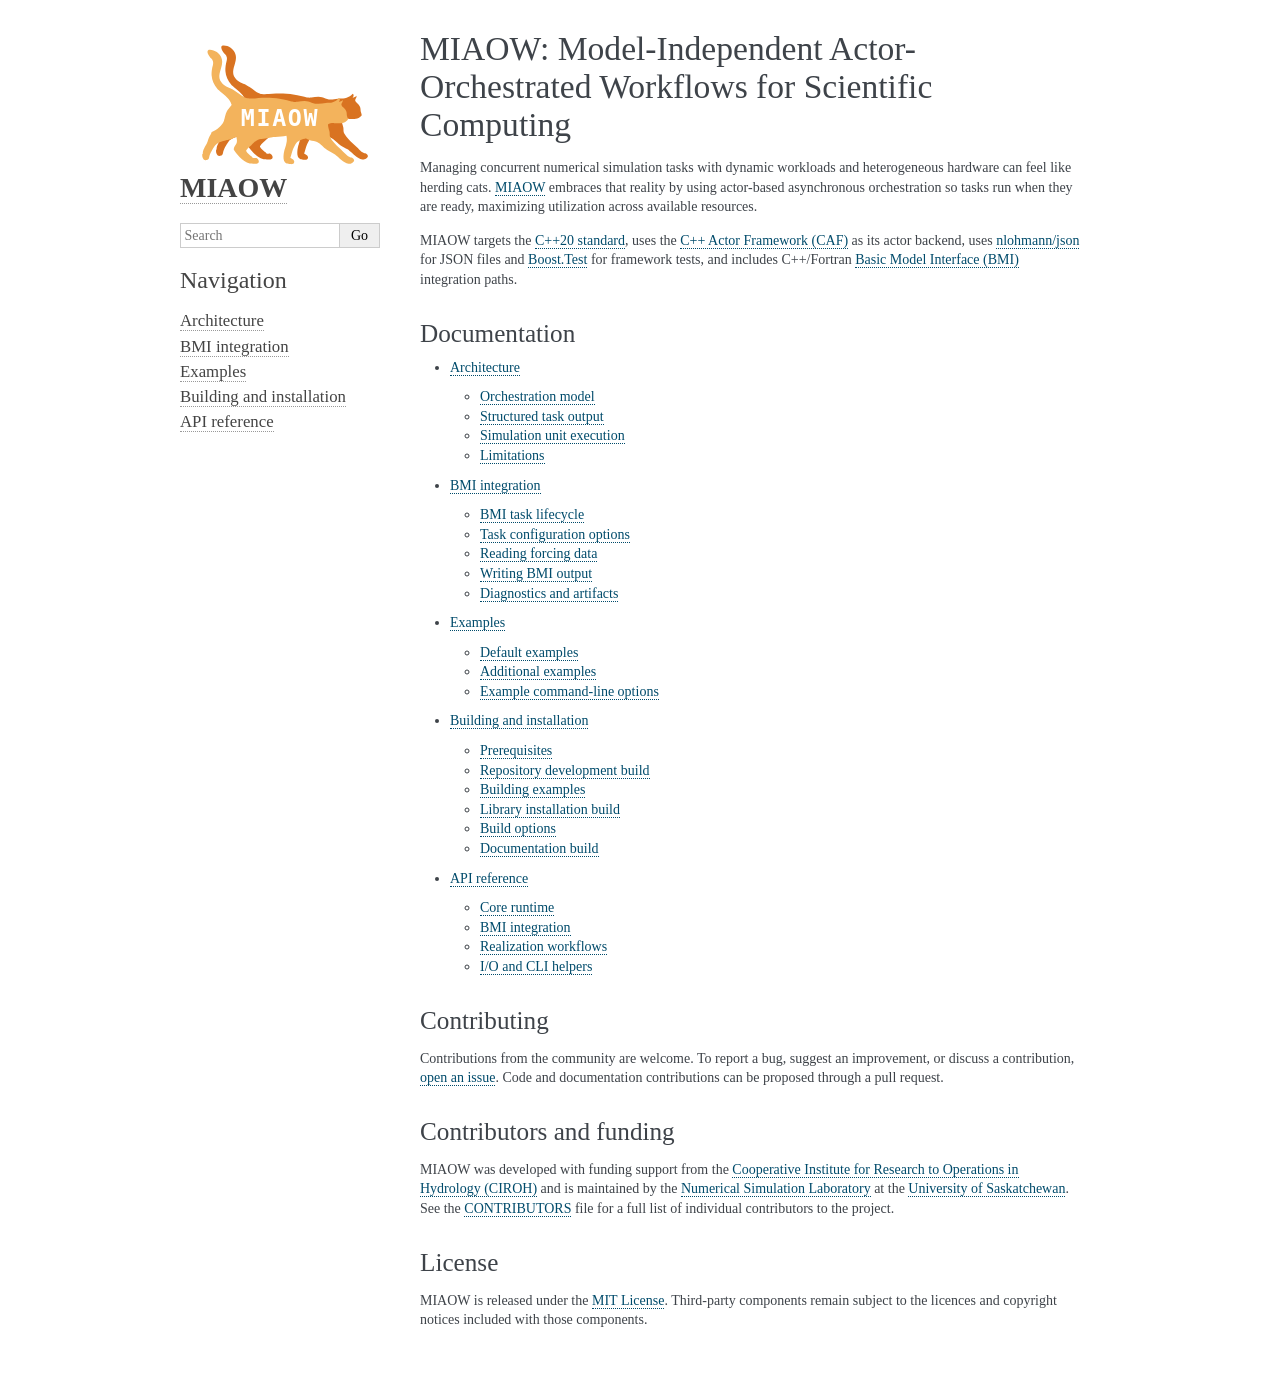
==== commit d3f84595: "deploy MIAOW documentation" ====
--- a/index.html
+++ b/index.html
@@ -36,7 +36,7 @@
   <section id="miaow-model-independent-actor-orchestrated-workflows-for-scientific-computing">
 <h1>MIAOW: Model-Independent Actor-Orchestrated Workflows for Scientific Computing<a class="headerlink" href="#miaow-model-independent-actor-orchestrated-workflows-for-scientific-computing" title="Link to this heading">¶</a></h1>
 <p>Managing concurrent numerical simulation tasks with dynamic workloads and heterogeneous hardware can feel like herding cats. <a class="reference external" href="https://github.com/uofs-simlab/miaow-framework">MIAOW</a> embraces that reality by using actor-based asynchronous orchestration so tasks run when they are ready, maximizing utilization across available resources.</p>
-<p>MIAOW targets the <a class="reference external" href="https://en.cppreference.com/w/cpp/20.html">C++20 standard</a>, uses the <a class="reference external" href="https://www.actor-framework.org/">C++ Actor Framework (CAF)</a> as its actor backend, relies on <a class="reference external" href="https://www.boost.org/">Boost</a> for JSON support and testing, and includes C++/Fortran <a class="reference external" href="https://bmi.csdms.io/en/stable/">Basic Model Interface (BMI)</a> integration paths.</p>
+<p>MIAOW targets the <a class="reference external" href="https://en.cppreference.com/w/cpp/20.html">C++20 standard</a>, uses the <a class="reference external" href="https://www.actor-framework.org/">C++ Actor Framework (CAF)</a> as its actor backend, uses <a class="reference external" href="https://json.nlohmann.me/">nlohmann/json</a> for JSON files and <a class="reference external" href="https://www.boost.org/">Boost.Test</a> for framework tests, and includes C++/Fortran <a class="reference external" href="https://bmi.csdms.io/en/stable/">Basic Model Interface (BMI)</a> integration paths.</p>
 <section id="documentation">
 <h2>Documentation<a class="headerlink" href="#documentation" title="Link to this heading">¶</a></h2>
 <div class="toctree-wrapper compound">
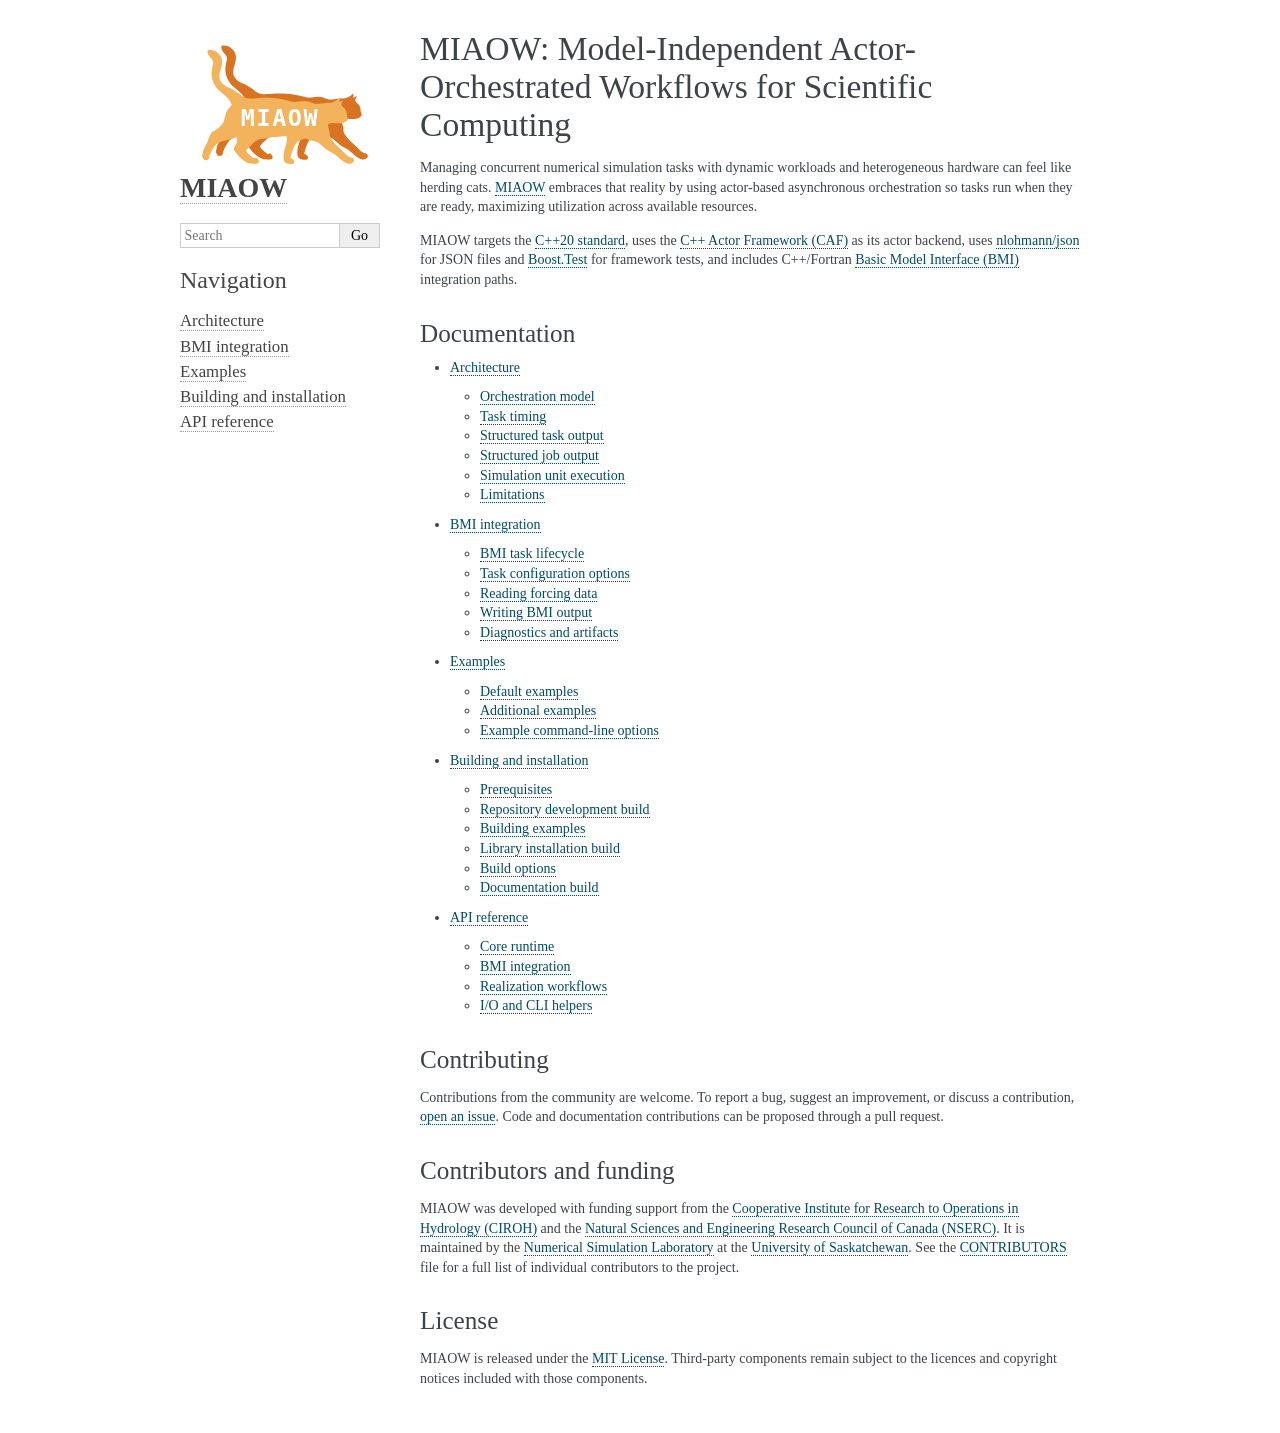
==== commit 74cdfa6c: "deploy MIAOW documentation" ====
--- a/index.html
+++ b/index.html
@@ -43,7 +43,9 @@
 <ul>
 <li class="toctree-l1"><a class="reference internal" href="architecture.html">Architecture</a><ul>
 <li class="toctree-l2"><a class="reference internal" href="architecture.html#orchestration-model">Orchestration model</a></li>
+<li class="toctree-l2"><a class="reference internal" href="architecture.html#task-timing">Task timing</a></li>
 <li class="toctree-l2"><a class="reference internal" href="architecture.html#structured-task-output">Structured task output</a></li>
+<li class="toctree-l2"><a class="reference internal" href="architecture.html#structured-job-output">Structured job output</a></li>
 <li class="toctree-l2"><a class="reference internal" href="architecture.html#simulation-unit-execution">Simulation unit execution</a></li>
 <li class="toctree-l2"><a class="reference internal" href="architecture.html#limitations">Limitations</a></li>
 </ul>
@@ -87,7 +89,7 @@
 </section>
 <section id="contributors-and-funding">
 <h2>Contributors and funding<a class="headerlink" href="#contributors-and-funding" title="Link to this heading">¶</a></h2>
-<p>MIAOW was developed with funding support from the <a class="reference external" href="https://ciroh.ua.edu/">Cooperative Institute for Research to Operations in Hydrology (CIROH)</a> and is maintained by the <a class="reference external" href="https://github.com/uofs-simlab">Numerical Simulation Laboratory</a> at the <a class="reference external" href="https://www.usask.ca/">University of Saskatchewan</a>. See the <a class="reference external" href="https://github.com/uofs-simlab/miaow-framework/blob/main/CONTRIBUTORS.md">CONTRIBUTORS</a> file for a full list of individual contributors to the project.</p>
+<p>MIAOW was developed with funding support from the <a class="reference external" href="https://ciroh.ua.edu/">Cooperative Institute for Research to Operations in Hydrology (CIROH)</a> and the <a class="reference external" href="https://nserc-crsng.canada.ca/en">Natural Sciences and Engineering Research Council of Canada (NSERC)</a>. It is maintained by the <a class="reference external" href="https://github.com/uofs-simlab">Numerical Simulation Laboratory</a> at the <a class="reference external" href="https://www.usask.ca/">University of Saskatchewan</a>. See the <a class="reference external" href="https://github.com/uofs-simlab/miaow-framework/blob/main/CONTRIBUTORS.md">CONTRIBUTORS</a> file for a full list of individual contributors to the project.</p>
 </section>
 <section id="license">
 <h2>License<a class="headerlink" href="#license" title="Link to this heading">¶</a></h2>
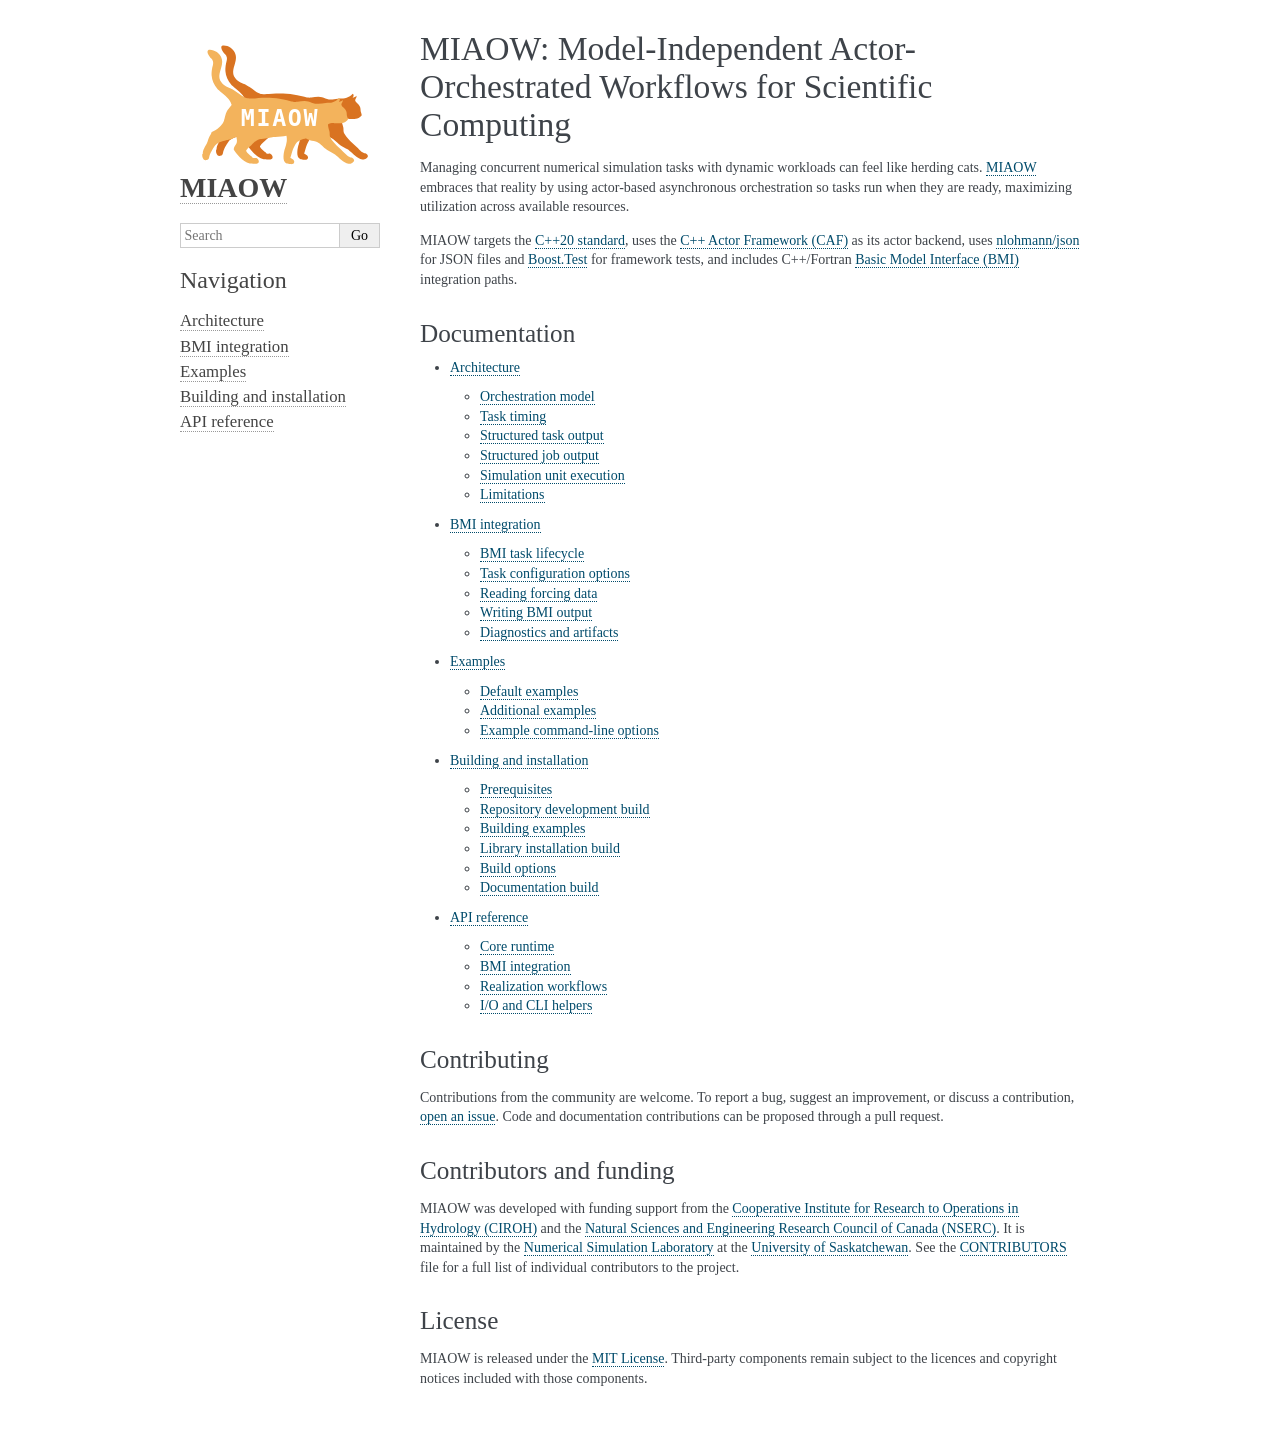
==== commit 6065544a: "deploy MIAOW documentation" ====
--- a/index.html
+++ b/index.html
@@ -35,7 +35,7 @@
             
   <section id="miaow-model-independent-actor-orchestrated-workflows-for-scientific-computing">
 <h1>MIAOW: Model-Independent Actor-Orchestrated Workflows for Scientific Computing<a class="headerlink" href="#miaow-model-independent-actor-orchestrated-workflows-for-scientific-computing" title="Link to this heading">¶</a></h1>
-<p>Managing concurrent numerical simulation tasks with dynamic workloads and heterogeneous hardware can feel like herding cats. <a class="reference external" href="https://github.com/uofs-simlab/miaow-framework">MIAOW</a> embraces that reality by using actor-based asynchronous orchestration so tasks run when they are ready, maximizing utilization across available resources.</p>
+<p>Managing concurrent numerical simulation tasks with dynamic workloads can feel like herding cats. <a class="reference external" href="https://github.com/uofs-simlab/miaow-framework">MIAOW</a> embraces that reality by using actor-based asynchronous orchestration so tasks run when they are ready, maximizing utilization across available resources.</p>
 <p>MIAOW targets the <a class="reference external" href="https://en.cppreference.com/w/cpp/20.html">C++20 standard</a>, uses the <a class="reference external" href="https://www.actor-framework.org/">C++ Actor Framework (CAF)</a> as its actor backend, uses <a class="reference external" href="https://json.nlohmann.me/">nlohmann/json</a> for JSON files and <a class="reference external" href="https://www.boost.org/">Boost.Test</a> for framework tests, and includes C++/Fortran <a class="reference external" href="https://bmi.csdms.io/en/stable/">Basic Model Interface (BMI)</a> integration paths.</p>
 <section id="documentation">
 <h2>Documentation<a class="headerlink" href="#documentation" title="Link to this heading">¶</a></h2>
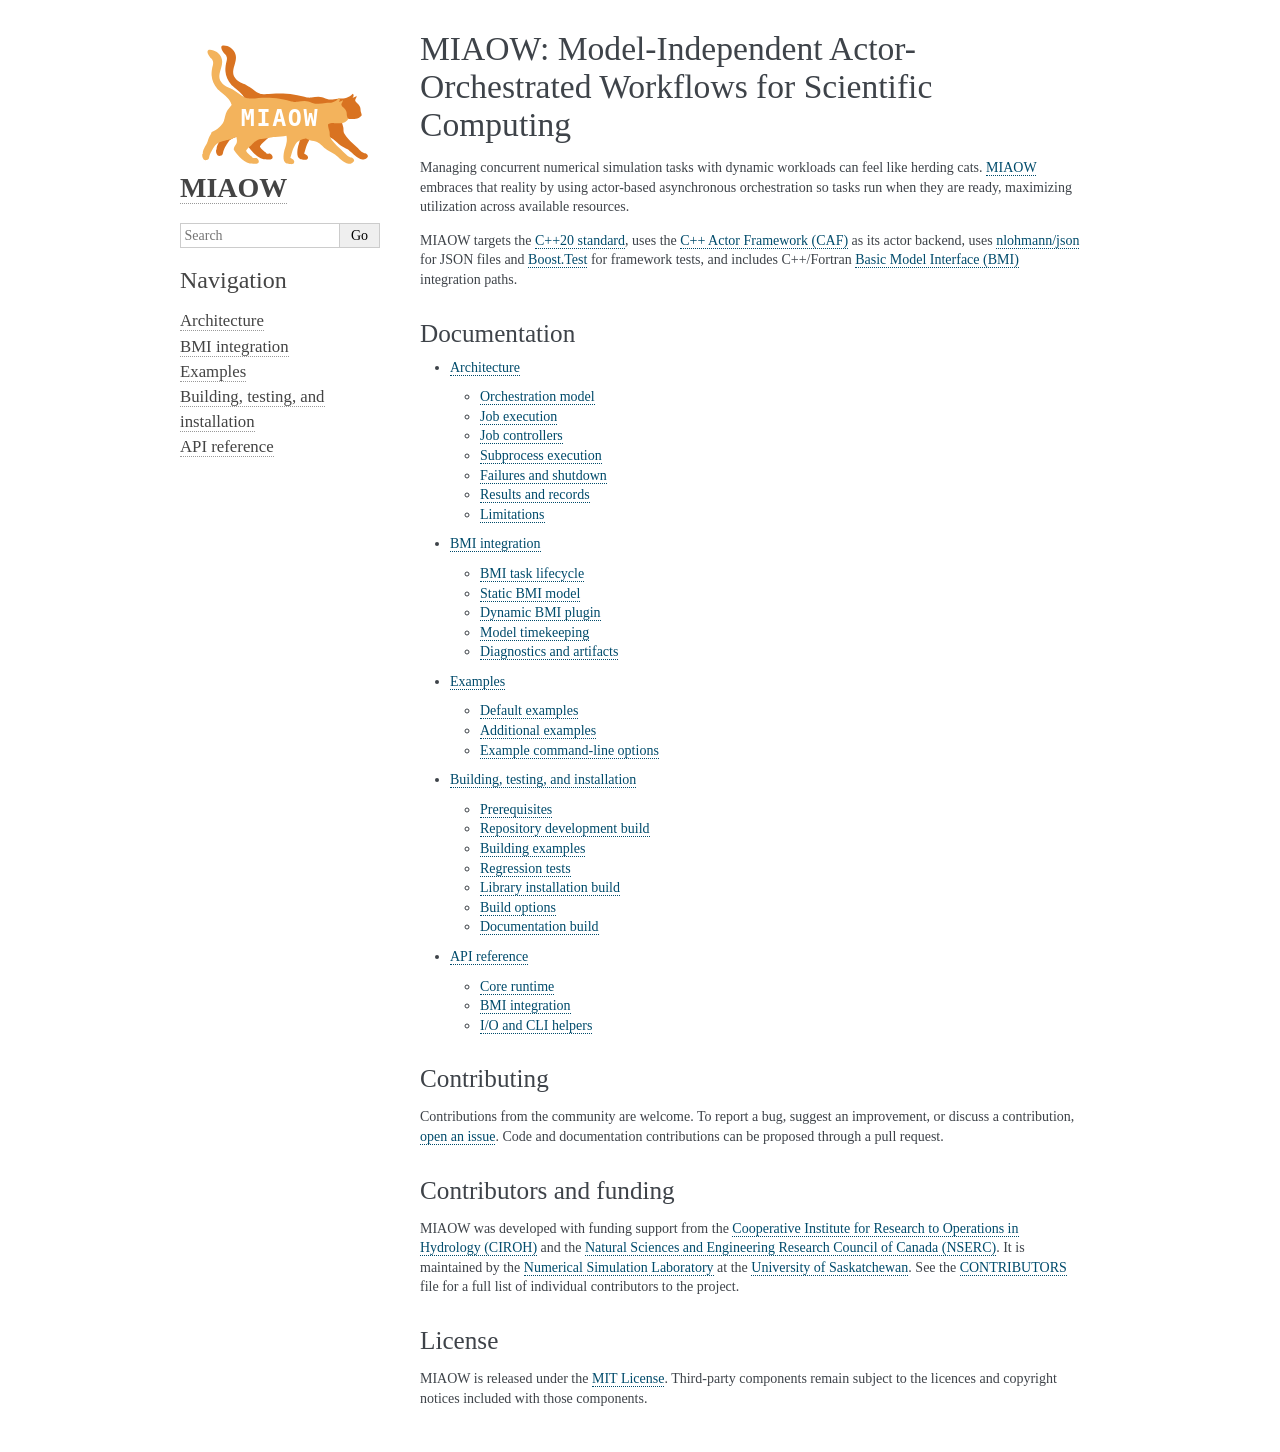
==== commit aad13d8f: "deploy MIAOW documentation" ====
--- a/index.html
+++ b/index.html
@@ -43,18 +43,19 @@
 <ul>
 <li class="toctree-l1"><a class="reference internal" href="architecture.html">Architecture</a><ul>
 <li class="toctree-l2"><a class="reference internal" href="architecture.html#orchestration-model">Orchestration model</a></li>
-<li class="toctree-l2"><a class="reference internal" href="architecture.html#task-timing">Task timing</a></li>
-<li class="toctree-l2"><a class="reference internal" href="architecture.html#structured-task-output">Structured task output</a></li>
-<li class="toctree-l2"><a class="reference internal" href="architecture.html#structured-job-output">Structured job output</a></li>
-<li class="toctree-l2"><a class="reference internal" href="architecture.html#simulation-unit-execution">Simulation unit execution</a></li>
+<li class="toctree-l2"><a class="reference internal" href="architecture.html#job-execution">Job execution</a></li>
+<li class="toctree-l2"><a class="reference internal" href="architecture.html#job-controllers">Job controllers</a></li>
+<li class="toctree-l2"><a class="reference internal" href="architecture.html#subprocess-execution">Subprocess execution</a></li>
+<li class="toctree-l2"><a class="reference internal" href="architecture.html#failures-and-shutdown">Failures and shutdown</a></li>
+<li class="toctree-l2"><a class="reference internal" href="architecture.html#results-and-records">Results and records</a></li>
 <li class="toctree-l2"><a class="reference internal" href="architecture.html#limitations">Limitations</a></li>
 </ul>
 </li>
 <li class="toctree-l1"><a class="reference internal" href="bmi.html">BMI integration</a><ul>
 <li class="toctree-l2"><a class="reference internal" href="bmi.html#bmi-task-lifecycle">BMI task lifecycle</a></li>
-<li class="toctree-l2"><a class="reference internal" href="bmi.html#task-configuration-options">Task configuration options</a></li>
-<li class="toctree-l2"><a class="reference internal" href="bmi.html#reading-forcing-data">Reading forcing data</a></li>
-<li class="toctree-l2"><a class="reference internal" href="bmi.html#writing-bmi-output">Writing BMI output</a></li>
+<li class="toctree-l2"><a class="reference internal" href="bmi.html#static-bmi-model">Static BMI model</a></li>
+<li class="toctree-l2"><a class="reference internal" href="bmi.html#dynamic-bmi-plugin">Dynamic BMI plugin</a></li>
+<li class="toctree-l2"><a class="reference internal" href="bmi.html#model-timekeeping">Model timekeeping</a></li>
 <li class="toctree-l2"><a class="reference internal" href="bmi.html#diagnostics-and-artifacts">Diagnostics and artifacts</a></li>
 </ul>
 </li>
@@ -64,10 +65,11 @@
 <li class="toctree-l2"><a class="reference internal" href="examples.html#example-command-line-options">Example command-line options</a></li>
 </ul>
 </li>
-<li class="toctree-l1"><a class="reference internal" href="building.html">Building and installation</a><ul>
+<li class="toctree-l1"><a class="reference internal" href="building.html">Building, testing, and installation</a><ul>
 <li class="toctree-l2"><a class="reference internal" href="building.html#prerequisites">Prerequisites</a></li>
 <li class="toctree-l2"><a class="reference internal" href="building.html#repository-development-build">Repository development build</a></li>
 <li class="toctree-l2"><a class="reference internal" href="building.html#building-examples">Building examples</a></li>
+<li class="toctree-l2"><a class="reference internal" href="building.html#regression-tests">Regression tests</a></li>
 <li class="toctree-l2"><a class="reference internal" href="building.html#library-installation-build">Library installation build</a></li>
 <li class="toctree-l2"><a class="reference internal" href="building.html#build-options">Build options</a></li>
 <li class="toctree-l2"><a class="reference internal" href="building.html#documentation-build">Documentation build</a></li>
@@ -76,7 +78,6 @@
 <li class="toctree-l1"><a class="reference internal" href="api.html">API reference</a><ul>
 <li class="toctree-l2"><a class="reference internal" href="api.html#core-runtime">Core runtime</a></li>
 <li class="toctree-l2"><a class="reference internal" href="api.html#bmi-integration">BMI integration</a></li>
-<li class="toctree-l2"><a class="reference internal" href="api.html#realization-workflows">Realization workflows</a></li>
 <li class="toctree-l2"><a class="reference internal" href="api.html#i-o-and-cli-helpers">I/O and CLI helpers</a></li>
 </ul>
 </li>
@@ -130,7 +131,7 @@
 <li class="toctree-l1"><a class="reference internal" href="architecture.html">Architecture</a></li>
 <li class="toctree-l1"><a class="reference internal" href="bmi.html">BMI integration</a></li>
 <li class="toctree-l1"><a class="reference internal" href="examples.html">Examples</a></li>
-<li class="toctree-l1"><a class="reference internal" href="building.html">Building and installation</a></li>
+<li class="toctree-l1"><a class="reference internal" href="building.html">Building, testing, and installation</a></li>
 <li class="toctree-l1"><a class="reference internal" href="api.html">API reference</a></li>
 </ul>
 
--- a/_static/custom.css
+++ b/_static/custom.css
@@ -9,3 +9,13 @@
     white-space: normal;
     overflow-wrap: anywhere;
 }
+
+/* Align case names, workloads, and results at the top of each row */
+table.regression-tests td {
+    vertical-align: top;
+}
+
+/* Fit linked test names and source filenames into the three-column catalogue */
+table.regression-tests a.reference {
+    overflow-wrap: anywhere;
+}
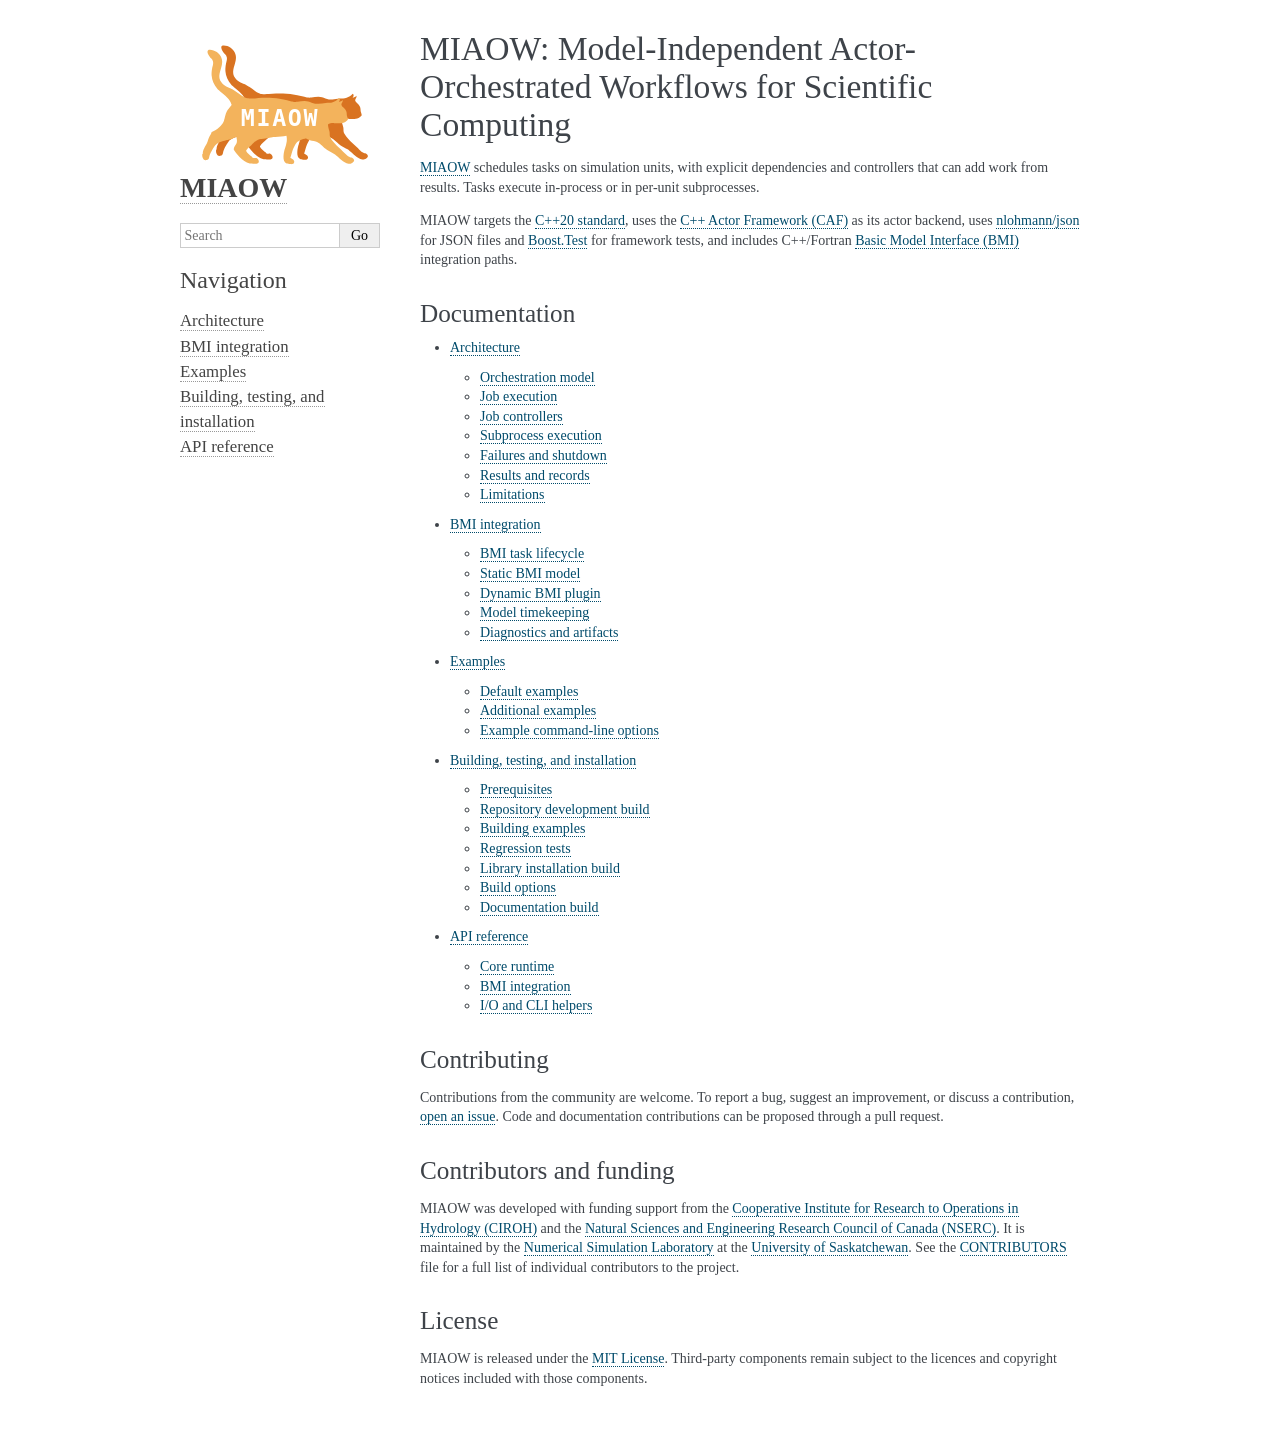
==== commit 07822d54: "deploy MIAOW documentation" ====
--- a/index.html
+++ b/index.html
@@ -35,7 +35,7 @@
             
   <section id="miaow-model-independent-actor-orchestrated-workflows-for-scientific-computing">
 <h1>MIAOW: Model-Independent Actor-Orchestrated Workflows for Scientific Computing<a class="headerlink" href="#miaow-model-independent-actor-orchestrated-workflows-for-scientific-computing" title="Link to this heading">¶</a></h1>
-<p>Managing concurrent numerical simulation tasks with dynamic workloads can feel like herding cats. <a class="reference external" href="https://github.com/uofs-simlab/miaow-framework">MIAOW</a> embraces that reality by using actor-based asynchronous orchestration so tasks run when they are ready, maximizing utilization across available resources.</p>
+<p><a class="reference external" href="https://github.com/uofs-simlab/miaow-framework">MIAOW</a> schedules tasks on simulation units, with explicit dependencies and controllers that can add work from results. Tasks execute in-process or in per-unit subprocesses.</p>
 <p>MIAOW targets the <a class="reference external" href="https://en.cppreference.com/w/cpp/20.html">C++20 standard</a>, uses the <a class="reference external" href="https://www.actor-framework.org/">C++ Actor Framework (CAF)</a> as its actor backend, uses <a class="reference external" href="https://json.nlohmann.me/">nlohmann/json</a> for JSON files and <a class="reference external" href="https://www.boost.org/">Boost.Test</a> for framework tests, and includes C++/Fortran <a class="reference external" href="https://bmi.csdms.io/en/stable/">Basic Model Interface (BMI)</a> integration paths.</p>
 <section id="documentation">
 <h2>Documentation<a class="headerlink" href="#documentation" title="Link to this heading">¶</a></h2>
--- a/_static/custom.css
+++ b/_static/custom.css
@@ -19,3 +19,12 @@
 table.regression-tests a.reference {
     overflow-wrap: anywhere;
 }
+
+/* Match Mermaid's label measurements and preserve the flowchart's proportions */
+#task-dispatch-diagram {
+    font-family: Arial, Helvetica, sans-serif;
+}
+
+#task-dispatch-diagram > svg {
+    height: auto;
+}
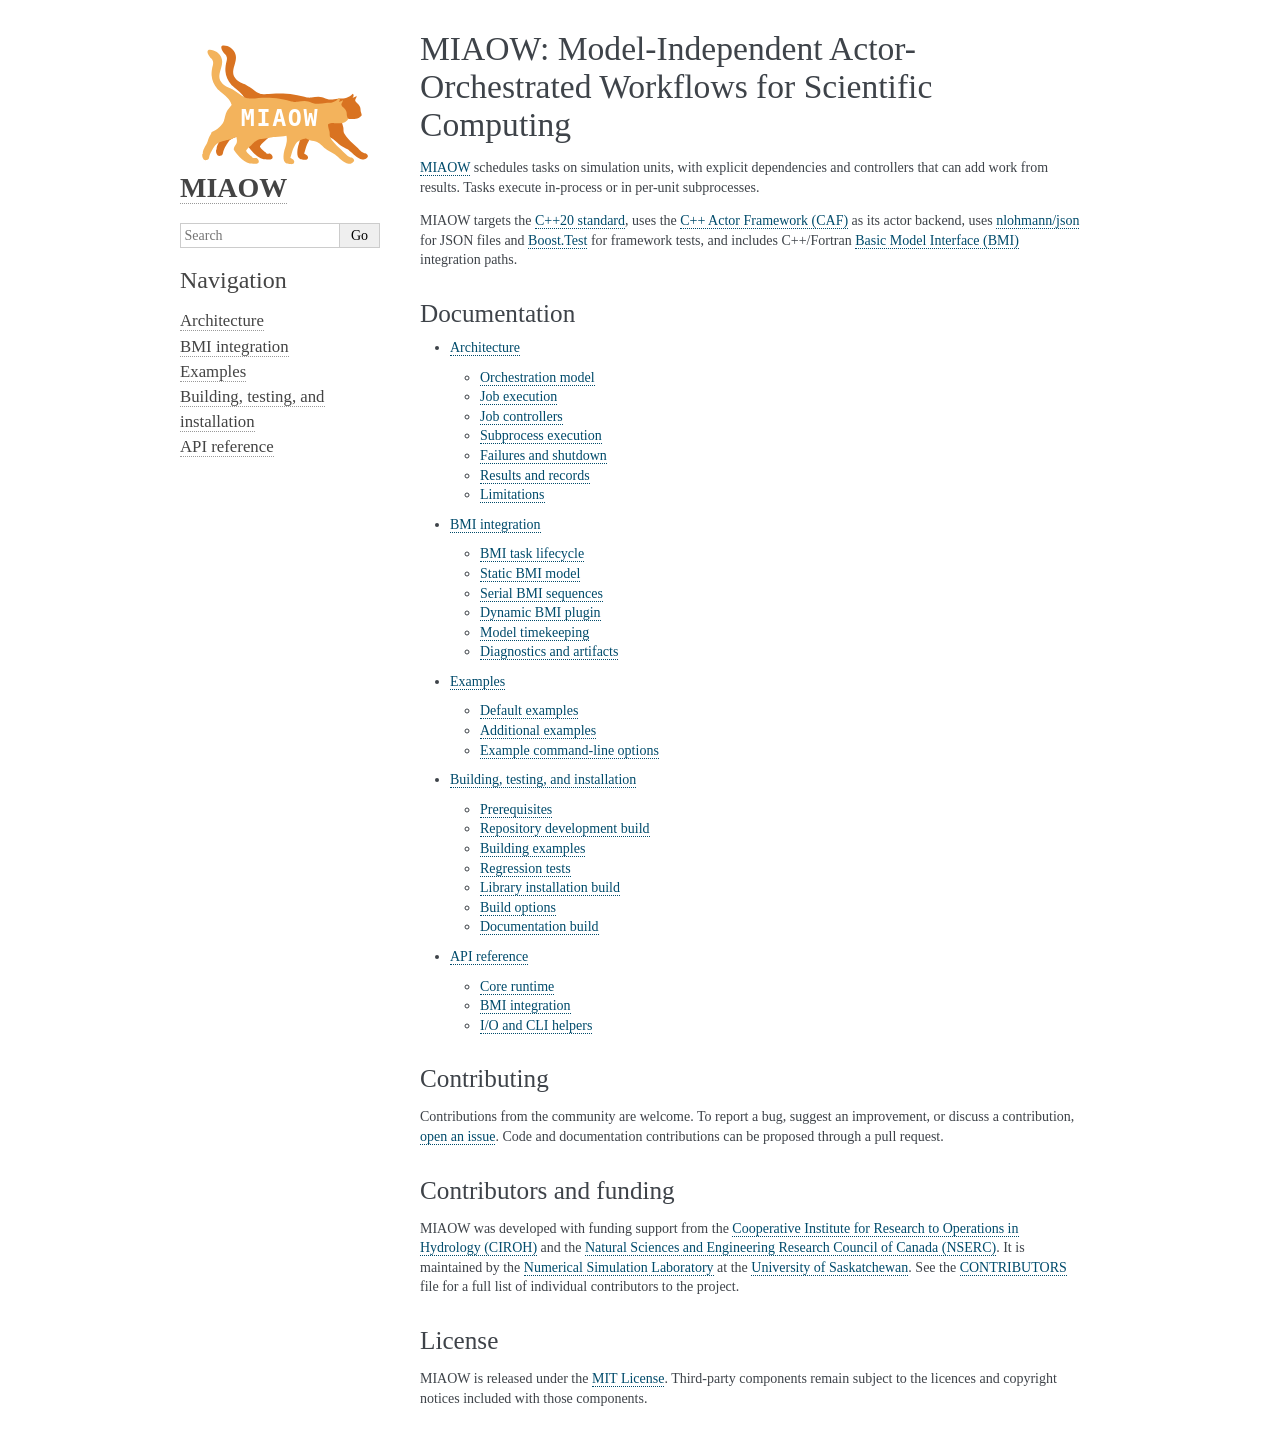
==== commit 22b272d4: "deploy MIAOW documentation" ====
--- a/index.html
+++ b/index.html
@@ -54,6 +54,7 @@
 <li class="toctree-l1"><a class="reference internal" href="bmi.html">BMI integration</a><ul>
 <li class="toctree-l2"><a class="reference internal" href="bmi.html#bmi-task-lifecycle">BMI task lifecycle</a></li>
 <li class="toctree-l2"><a class="reference internal" href="bmi.html#static-bmi-model">Static BMI model</a></li>
+<li class="toctree-l2"><a class="reference internal" href="bmi.html#serial-bmi-sequences">Serial BMI sequences</a></li>
 <li class="toctree-l2"><a class="reference internal" href="bmi.html#dynamic-bmi-plugin">Dynamic BMI plugin</a></li>
 <li class="toctree-l2"><a class="reference internal" href="bmi.html#model-timekeeping">Model timekeeping</a></li>
 <li class="toctree-l2"><a class="reference internal" href="bmi.html#diagnostics-and-artifacts">Diagnostics and artifacts</a></li>
